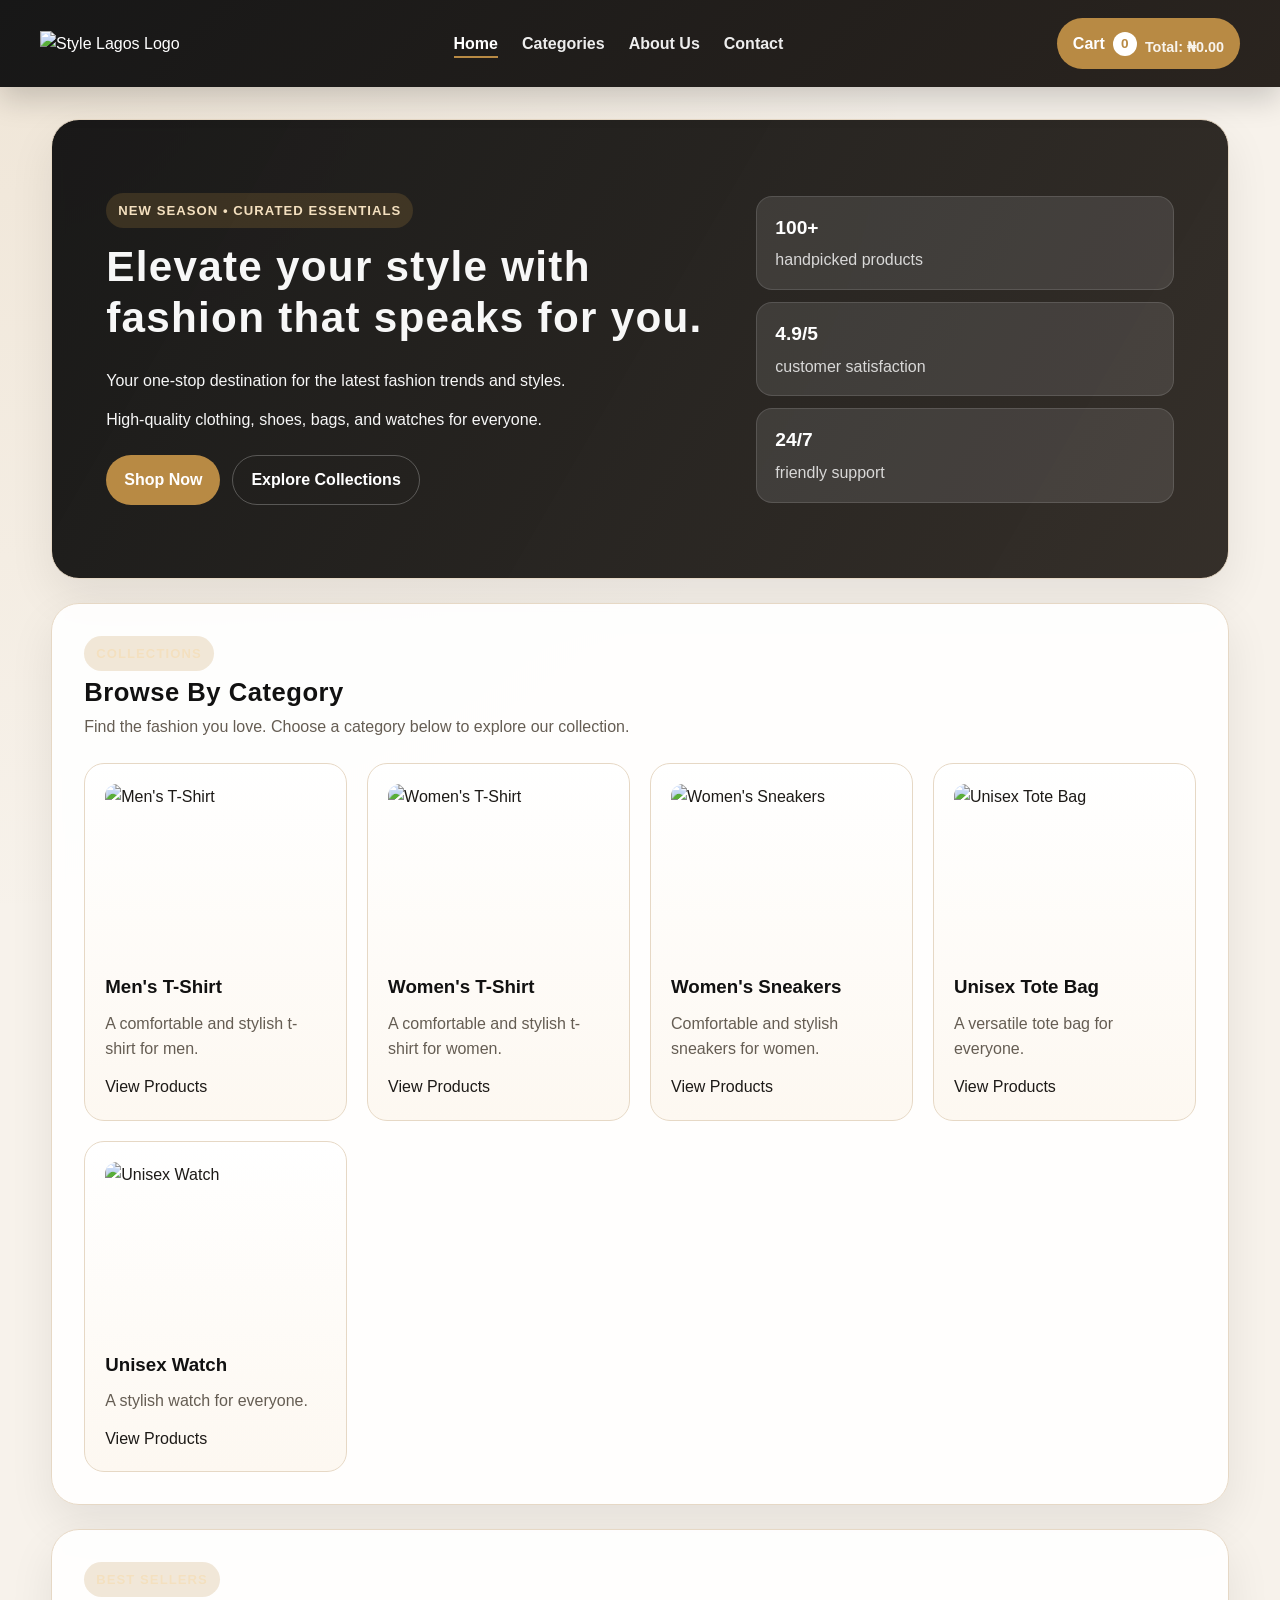
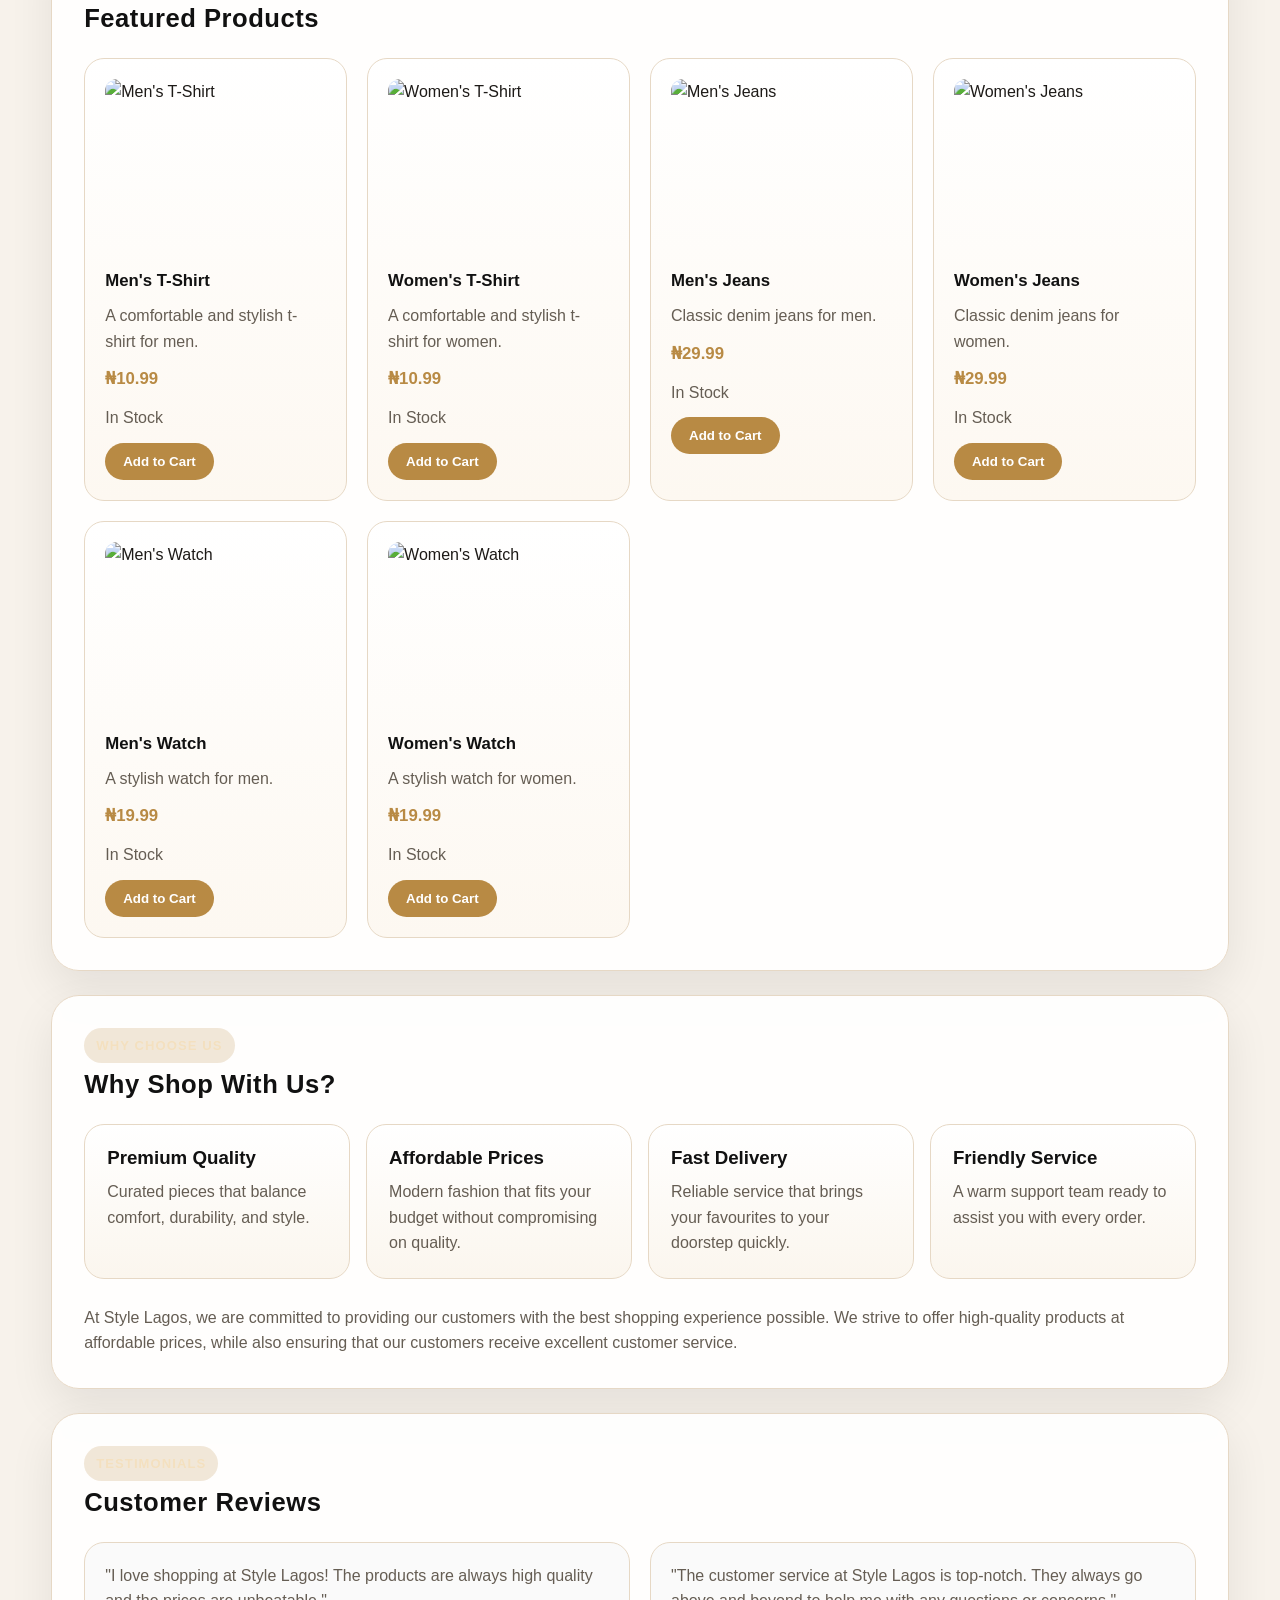
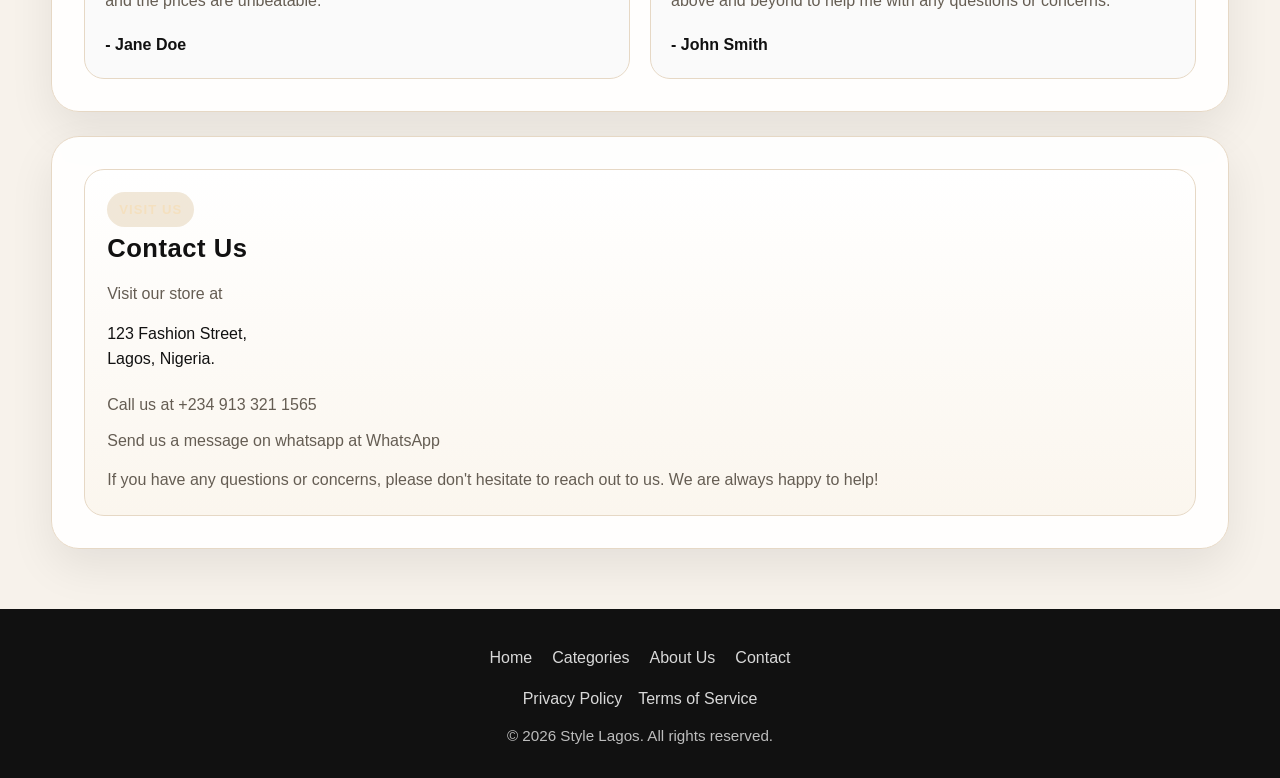
==== index.html @ aa0da780 "Removed the html folder directory, and resolved path issues in html files." ====
<!DOCTYPE html>
<html lang="en">
<head>
    <meta charset="UTF-8">
    <meta name="viewport" content="width=device-width, initial-scale=1.0">
    <meta
    name="description"
    content="Style Lagos offers quality fashion including clothing, shoes, bags, and wristwatches.">
    <title>Style Lagos</title>

    <link rel="stylesheet" href="css/style.css">
    <script type="module" src="javascript/ui.js"></script>
    <script type="module" src="javascript/cart.js"></script>
</head>
<body>
    <header>
        <div class="logo">
            <img src="logo.png" alt="Style Lagos Logo">
        </div>

        <nav class="navigation">
            <ul>
                <li><a href="index.html" aria-current="page">Home</a></li>
                <li><a href="categories.html">Categories</a></li>
                <li><a href="#">About Us</a></li>
                <li><a href="#">Contact</a></li>
            </ul>
        </nav>

        <!-- Link to Cart -->
        <div class="cart">
            <a href="cart.html">
                Cart <span class="cart-count" aria-live="polite">0</span>

                <div class="total" aria-live="polite">
                    <span class="total-label">Total: </span>
                    <span class="total-amount">0.00</span>
                </div>
            </a>
        </div>
    </header>

    <main>
        <section class="hero">
            <div class="hero-content">
                <span class="hero-badge">New season • curated essentials</span>
                <h1>Elevate your style with fashion that speaks for you.</h1>
                <p>Your one-stop destination for the latest fashion trends and styles.</p>
                <p>High-quality clothing, shoes, bags, and watches for everyone.</p>
                <div class="hero-actions">
                    <a href="categories.html" class="shop-now">Shop Now</a>
                    <a href="#categories" class="secondary-link">Explore Collections</a>
                </div>
            </div>

            <div class="hero-panel" aria-label="Store highlights">
                <div class="hero-stat">
                    <strong>100+</strong>
                    <span>handpicked products</span>
                </div>
                <div class="hero-stat">
                    <strong>4.9/5</strong>
                    <span>customer satisfaction</span>
                </div>
                <div class="hero-stat">
                    <strong>24/7</strong>
                    <span>friendly support</span>
                </div>
            </div>
        </section>

        <section class="categories" id="categories">
            <div class="section-heading">
                <span class="eyebrow">Collections</span>
                <h2>Browse By Category</h2>
                <p>Find the fashion you love. Choose a category below to explore our collection.</p>
            </div>

            <div class="category-grid">
                <!-- JavaScript adds category cards here -->
            </div>
        </section>

        <section class="featured-products">
            <div class="section-heading">
                <span class="eyebrow">Best sellers</span>
                <h2>Featured Products</h2>
            </div>
            <div class="product-grid">
                <!-- JavaScript adds products here -->
            </div>
        </section>

        <section class="purpose">
            <div class="section-heading">
                <span class="eyebrow">Why choose us</span>
                <h2>Why Shop With Us?</h2>
            </div>

            <div class="benefit-grid">
                <article class="benefit-card">
                    <h3>Premium Quality</h3>
                    <p>Curated pieces that balance comfort, durability, and style.</p>
                </article>
                <article class="benefit-card">
                    <h3>Affordable Prices</h3>
                    <p>Modern fashion that fits your budget without compromising on quality.</p>
                </article>
                <article class="benefit-card">
                    <h3>Fast Delivery</h3>
                    <p>Reliable service that brings your favourites to your doorstep quickly.</p>
                </article>
                <article class="benefit-card">
                    <h3>Friendly Service</h3>
                    <p>A warm support team ready to assist you with every order.</p>
                </article>
            </div>

            <p class="purpose-summary">At Style Lagos, we are committed to providing our customers with the best shopping experience possible. We strive to offer high-quality products at affordable prices, while also ensuring that our customers receive excellent customer service.</p>
        </section>

        <section class="reviews">
            <div class="section-heading">
                <span class="eyebrow">Testimonials</span>
                <h2>Customer Reviews</h2>
            </div>

            <div class="review-grid">
                <article class="review">
                    <p>"I love shopping at Style Lagos! The products are always high quality and the prices are unbeatable."</p>
                    <p class="reviewer">- Jane Doe</p>
                </article>

                <article class="review">
                    <p>"The customer service at Style Lagos is top-notch. They always go above and beyond to help me with any questions or concerns."</p>
                    <p class="reviewer">- John Smith</p>
                </article>
            </div>
        </section>

        <section class="contact">
            <div class="contact-card">
                <div class="section-heading">
                    <span class="eyebrow">Visit us</span>
                    <h2>Contact Us</h2>
                </div>
                <p>Visit our store at</p>
                <address>
                    123 Fashion Street, <br>
                    Lagos, Nigeria.
                </address>

                <ul class="contact-list">
                    <li>Call us at <a href="tel:+2349133211565">+234 913 321 1565</a></li>
                    <li>Send us a message on whatsapp at <a href="https://wa.me/2349133211565" target="_blank">WhatsApp</a></li>
                </ul>

                <p>If you have any questions or concerns, please don't hesitate to reach out to us. We are always happy to help!</p>
            </div>
        </section>
    </main>

    <!-- footer section -->
    <footer>
        <nav class="footer-navigation">
            <ul>
                <li><a href="index.html">Home</a></li>
                <li><a href="categories.html">Categories</a></li>
                <li><a href="#">About Us</a></li>
                <li><a href="#">Contact</a></li>
            </ul>
        </nav>

        <div class="footer-links">
            <a href="#">Privacy Policy</a>
            <a href="#">Terms of Service</a>
        </div>

        <p>&copy; 2026 Style Lagos. All rights reserved.</p>
    </footer>
</body>
</html>
---- css/style.css ----
/* ==========================
   RESET
========================== */

* {
    margin: 0;
    padding: 0;
    box-sizing: border-box;
}

/* ==========================
   GLOBAL STYLES
========================== */

:root {
    --primary-color: #111111;
    --accent-color: #b88a44;
    --accent-hover: #8f672f;
    --surface-color: #ffffff;
    --background-color: #f7f2eb;
    --text-color: #1d1a17;
    --muted-color: #655d53;
    --border-color: #e6d8c5;
    --shadow: 0 18px 45px rgba(17, 17, 17, 0.08);
}

body {
    font-family: "Segoe UI", Arial, Helvetica, sans-serif;
    line-height: 1.6;
    background:
        radial-gradient(circle at top left, rgba(184, 138, 68, 0.12), transparent 22%),
        var(--background-color);
    color: var(--text-color);
}

img {
    max-width: 100%;
    display: block;
}

a {
    text-decoration: none;
    color: inherit;
}

ul {
    list-style: none;
}

button {
    cursor: pointer;
    border: none;
}

header {
    background: linear-gradient(135deg, #171717 0%, #2a241f 100%);
    color: var(--surface-color);
    padding: 18px 40px;
    display: flex;
    justify-content: space-between;
    align-items: center;
    box-shadow: 0 12px 30px rgba(0, 0, 0, 0.18);
    position: sticky;
    top: 0;
    z-index: 1000;
}

.logo img {
    width: 140px;
    height: auto;
    object-fit: contain;
}

.navigation ul {
    display: flex;
    align-items: center;
    gap: 24px;
}

.navigation a {
    color: rgba(255, 255, 255, 0.92);
    font-weight: 600;
    padding-bottom: 4px;
    transition: color 0.2s ease, border-color 0.2s ease;
}

.navigation a:hover,
.navigation a[aria-current="page"] {
    color: #fff;
    border-bottom: 2px solid var(--accent-color);
}

.cart {
    text-align: right;
}

.cart > a {
    display: inline-flex;
    align-items: center;
    gap: 8px;
    background: var(--accent-color);
    color: var(--surface-color);
    padding: 10px 16px;
    border-radius: 999px;
    font-weight: 700;
    transition: background 0.2s ease;
}

.cart > a:hover {
    background: var(--accent-hover);
}

.cart-count {
    display: inline-grid;
    place-items: center;
    width: 24px;
    height: 24px;
    border-radius: 50%;
    background: var(--surface-color);
    color: var(--accent-color);
    font-size: 0.85rem;
    font-weight: 700;
}

.total {
    margin-top: 8px;
    font-size: 0.9rem;
    color: rgba(255, 255, 255, 0.9);
}

main {
    width: min(1200px, 92%);
    margin: 32px auto 60px;
    display: flex;
    flex-direction: column;
    gap: 24px;
}

main > section,
main > article,
main > form,
.products-page,
.categories-page,
.cart-page,
.checkout-page {
    background: rgba(255, 255, 255, 0.9);
    border: 1px solid var(--border-color);
    border-radius: 28px;
    padding: 32px;
    box-shadow: var(--shadow);
    backdrop-filter: blur(6px);
}

main h1,
main h2,
main h3 {
    color: var(--primary-color);
    line-height: 1.2;
}

main h1 {
    font-size: clamp(2rem, 3.3vw, 3rem);
    margin-bottom: 10px;
    letter-spacing: 0.03em;
}

main h2 {
    font-size: clamp(1.3rem, 2vw, 1.8rem);
    margin-bottom: 10px;
    letter-spacing: 0.02em;
}

main p,
main li,
main label,
main address {
    color: var(--muted-color);
}

.hero {
    background:
        linear-gradient(120deg, rgba(16, 16, 16, 0.96), rgba(42, 36, 31, 0.95)),
        url("../images/watches/watch-2.jpg") center/cover;
    color: #f7f7f7;
    padding: 54px;
    display: grid;
    grid-template-columns: 1.2fr 0.8fr;
    gap: 24px;
    align-items: center;
    min-height: 460px;
}

.hero h1,
.hero p {
    color: inherit;
}

.hero-content {
    display: flex;
    flex-direction: column;
    gap: 14px;
}

.hero-badge,
.eyebrow {
    display: inline-flex;
    width: fit-content;
    padding: 7px 12px;
    border-radius: 999px;
    background: rgba(184, 138, 68, 0.2);
    color: #f4e0bf;
    font-size: 0.82rem;
    font-weight: 700;
    letter-spacing: 0.08em;
    text-transform: uppercase;
}

.hero-actions {
    display: flex;
    flex-wrap: wrap;
    gap: 12px;
    margin-top: 8px;
}

.secondary-link {
    display: inline-flex;
    align-items: center;
    justify-content: center;
    padding: 11px 18px;
    border-radius: 999px;
    color: #fff;
    border: 1px solid rgba(255, 255, 255, 0.25);
    font-weight: 700;
}

.hero-panel {
    display: grid;
    gap: 12px;
}

.hero-stat {
    background: rgba(255, 255, 255, 0.1);
    border: 1px solid rgba(255, 255, 255, 0.12);
    border-radius: 16px;
    padding: 16px 18px;
    display: flex;
    flex-direction: column;
    gap: 4px;
}

.hero-stat strong {
    font-size: 1.2rem;
    color: #fff;
}

.hero-stat span {
    color: rgba(255, 255, 255, 0.8);
}

.section-heading {
    display: flex;
    flex-direction: column;
    gap: 6px;
    margin-bottom: 4px;
}

.section-heading h2 {
    margin-bottom: 0;
}

.section-heading p {
    color: var(--muted-color);
}

.hero .shop-now,
.add-btn,
.remove-btn,
.checkout-form button {
    display: inline-flex;
    align-items: center;
    justify-content: center;
    width: fit-content;
    background: var(--accent-color);
    color: var(--surface-color);
    padding: 11px 18px;
    border-radius: 999px;
    font-weight: 700;
    transition: transform 0.2s ease, background 0.2s ease;
}

.hero .shop-now:hover,
.add-btn:hover,
.remove-btn:hover,
.checkout-form button:hover {
    background: var(--accent-hover);
    transform: translateY(-2px);
}

.categories,
.featured-products,
.purpose,
.reviews,
.contact,
.products-page,
.categories-page,
.cart-page,
.checkout-page {
    display: flex;
    flex-direction: column;
    gap: 20px;
}

.product-grid,
.category-grid,
.review-grid {
    display: grid;
    grid-template-columns: repeat(auto-fit, minmax(240px, 1fr));
    gap: 20px;
}

.product,
.review,
.category-card {
    background: linear-gradient(180deg, #ffffff, #fdf8f1);
    border: 1px solid var(--border-color);
    border-radius: 20px;
    padding: 20px;
    display: flex;
    flex-direction: column;
    gap: 12px;
    transition: transform 0.2s ease, box-shadow 0.2s ease;
}

.product:hover,
.review:hover,
.category-card:hover {
    transform: translateY(-4px);
    box-shadow: 0 16px 32px rgba(0, 0, 0, 0.08);
}

.product img,
.category-card img {
    width: 100%;
    height: 180px;
    object-fit: cover;
    border-radius: 12px;
}

.product-name,
.category-card h2,
.category-card h3 {
    font-size: 1.05rem;
    color: var(--primary-color);
}

.page-intro {
    display: flex;
    flex-direction: column;
    gap: 8px;
    margin-bottom: 6px;
}

.page-intro p {
    max-width: 700px;
    color: var(--muted-color);
}

.empty-state {
    grid-column: 1 / -1;
    background: linear-gradient(180deg, #fffdf9, #f8efe3);
    border: 1px dashed var(--border-color);
    border-radius: 20px;
    padding: 28px;
    text-align: center;
    display: flex;
    flex-direction: column;
    gap: 8px;
}

.empty-state h2 {
    color: var(--primary-color);
}

.price {
    font-weight: 700;
    color: var(--accent-color);
    font-size: 1.05rem;
}

.purpose ul,
.contact-list {
    display: grid;
    gap: 10px;
    margin-top: 6px;
}

.purpose li::before {
    content: "•";
    color: var(--accent-color);
    margin-right: 8px;
}

.review {
    background: #fafafa;
}

.reviewer {
    font-weight: 700;
    color: var(--primary-color);
    margin-top: 6px;
}

.benefit-grid {
    display: grid;
    grid-template-columns: repeat(auto-fit, minmax(200px, 1fr));
    gap: 16px;
}

.benefit-card,
.contact-card {
    background: linear-gradient(180deg, #ffffff, #fbf6ee);
    border: 1px solid var(--border-color);
    border-radius: 20px;
    padding: 22px;
    display: flex;
    flex-direction: column;
    gap: 10px;
}

.benefit-card h3 {
    color: var(--primary-color);
}

.purpose-summary {
    margin-top: 6px;
    color: var(--muted-color);
}

.contact-card {
    gap: 14px;
}

.contact-card address {
    font-style: normal;
    color: var(--primary-color);
}

.footer-links {
    display: flex;
    justify-content: center;
    flex-wrap: wrap;
    gap: 16px;
    margin-top: 12px;
}

.cart-content {
    display: grid;
    grid-template-columns: 2fr 1fr;
    gap: 24px;
    align-items: start;
}

.cart-grid {
    display: grid;
    gap: 16px;
}

.order-summary {
    background: linear-gradient(180deg, #ffffff, #fbf6ee);
    border: 1px solid var(--border-color);
    border-radius: 20px;
    padding: 22px;
    display: flex;
    flex-direction: column;
    gap: 12px;
    box-shadow: 0 10px 24px rgba(17, 17, 17, 0.05);
}

.order-summary a {
    color: var(--accent-color);
    font-weight: 600;
}

.cart-page .empty-state {
    margin: 0;
    text-align: left;
}

.checkout-form {
    display: grid;
    gap: 20px;
}

.checkout-form fieldset {
    border: 1px solid var(--border-color);
    border-radius: 20px;
    padding: 22px;
    display: grid;
    gap: 14px;
    background: linear-gradient(180deg, #ffffff, #fcf8f0);
}

.checkout-form legend {
    padding: 0 8px;
    font-weight: 700;
    color: var(--primary-color);
}

.checkout-form .form-group {
    display: flex;
    flex-direction: column;
    gap: 8px;
}

.checkout-form label {
    display: block;
    font-weight: 600;
    color: var(--primary-color);
}

.checkout-form input {
    width: 100%;
    padding: 11px 12px;
    border: 1px solid var(--border-color);
    border-radius: 10px;
    font: inherit;
    background: #fff;
}

.checkout-form input:focus {
    outline: 2px solid rgba(184, 138, 68, 0.2);
    border-color: var(--accent-color);
}

.checkout-form .radio-group {
    display: flex;
    flex-wrap: wrap;
    gap: 16px;
    margin-top: 4px;
}

.checkout-form .radio-option {
    display: flex;
    align-items: center;
    gap: 8px;
}

.checkout-form input[type="radio"] {
    width: auto;
    margin: 0;
}

.checkout-form #pickup-location {
    background: #fff;
    border: 1px solid var(--border-color);
    border-radius: 16px;
    padding: 16px;
    display: grid;
    gap: 8px;
}

.checkout-form .order-items {
    display: grid;
    gap: 8px;
    padding-left: 18px;
}

.checkout-form .order-total {
    font-size: 1.05rem;
    color: var(--primary-color);
}

.confirm-purchase {
    display: flex;
    align-items: center;
    gap: 10px;
    padding: 6px 0;
}

.checkout-form button {
    margin-top: 4px;
}

footer {
    background: var(--primary-color);
    color: #f4f4f4;
    padding: 36px 40px 30px;
    margin-top: 60px;
    text-align: center;
}

.footer-navigation ul {
    display: flex;
    justify-content: center;
    flex-wrap: wrap;
    gap: 20px;
    margin-bottom: 16px;
}

footer a {
    color: #d9d9d9;
    transition: color 0.2s ease;
}

footer a:hover {
    color: var(--accent-color);
}

footer p {
    margin-top: 12px;
    color: #bdbdbd;
    font-size: 0.95rem;
}

@media (max-width: 768px) {
    header {
        flex-direction: column;
        gap: 16px;
        padding: 20px;
    }

    .navigation ul {
        flex-wrap: wrap;
        justify-content: center;
        gap: 12px 16px;
    }

    .cart {
        text-align: center;
    }

    main > section,
    main > article,
    main > form,
    .products-page,
    .categories-page,
    .cart-page,
    .checkout-page {
        padding: 24px;
    }

    .hero {
        padding: 32px 24px;
        grid-template-columns: 1fr;
    }

    .hero-actions {
        flex-direction: column;
        align-items: flex-start;
    }

    .cart-content {
        grid-template-columns: 1fr;
    }

    footer {
        padding: 28px 20px;
    }
}

/* ===========================
   Categories Page
=========================== */

.categories-page {
    max-width: 1200px;
    margin: 40px auto;
    padding: 0 20px;
}

.categories-page h1 {
    margin-bottom: 10px;
    text-align: center;
}

.categories-page > p {
    text-align: center;
    margin-bottom: 35px;
    color: #666;
}

/* Grid */

.categories-grid {
    display: grid;
    grid-template-columns: repeat(auto-fit, minmax(230px, 1fr));
    gap: 25px;
}

/* Category Card */

.category-card {
    background: #fff;
    border: 1px solid #ddd;
    border-radius: 10px;
    overflow: hidden;
    text-align: center;
    transition: 0.3s;
}

.category-card:hover {
    transform: translateY(-5px);
    box-shadow: 0 14px 32px rgba(17, 17, 17, 0.12);
}

.category-card img {
    width: 100%;
    height: 220px;
    object-fit: cover;
    border-radius: 16px;
}

.category-card h2,
.category-card h3 {
    margin: 8px 0 4px;
}

.category-card p {
    padding: 0;
    margin-bottom: 8px;
    color: var(--muted-color);
    line-height: 1.5;
}

.category-card a {
    display: inline-flex;
    align-items: center;
    justify-content: center;
    margin-top: 8px;
    background: var(--accent-color);
    color: white;
    padding: 10px 18px;
    border-radius: 999px;
    font-weight: 700;
}

.category-card a:hover {
    background: var(--accent-hover);
}

/* Empty Categories */

.empty-categories {
    display: none;
    max-width: 700px;
    margin: 60px auto;
    text-align: center;
    background: linear-gradient(180deg, #fffdf9, #f8efe3);
    border: 1px dashed var(--border-color);
    padding: 30px;
    border-radius: 20px;
}

.empty-categories h2 {
    color: var(--primary-color);
    margin-bottom: 15px;
}
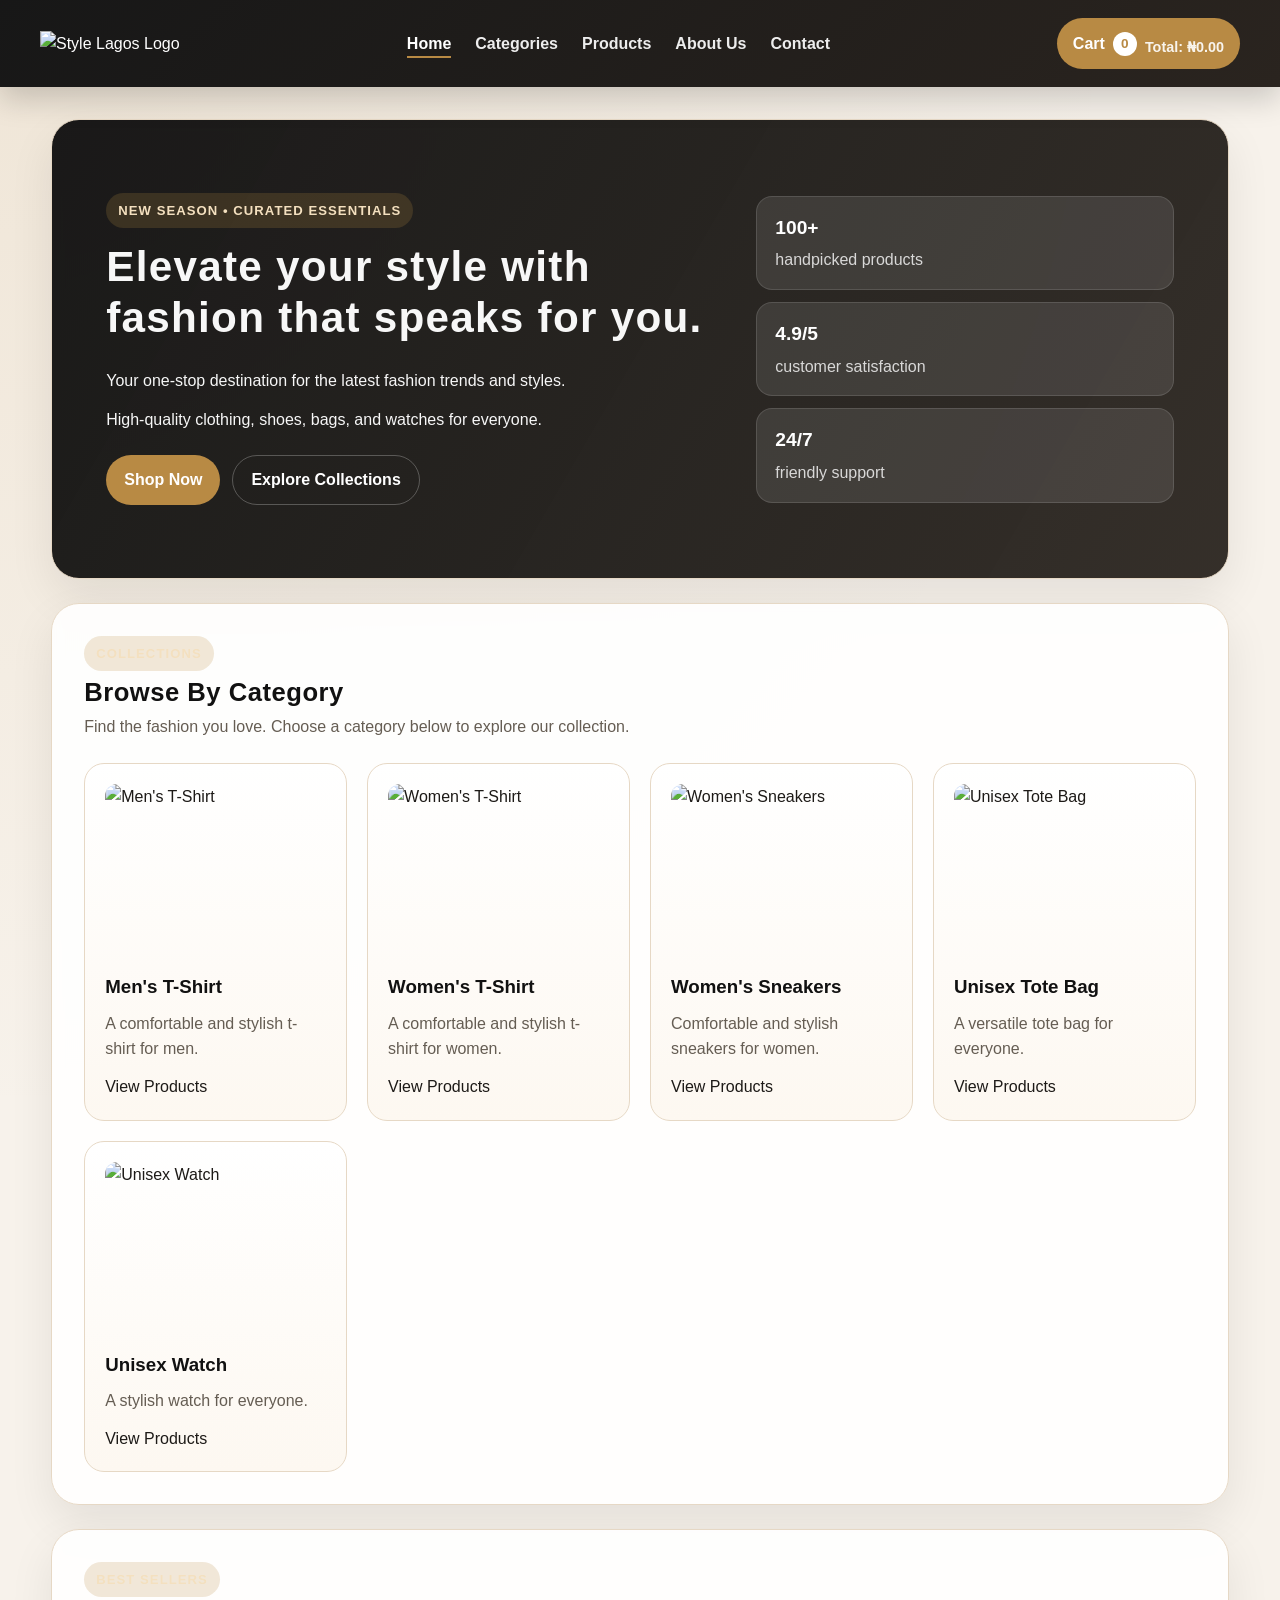
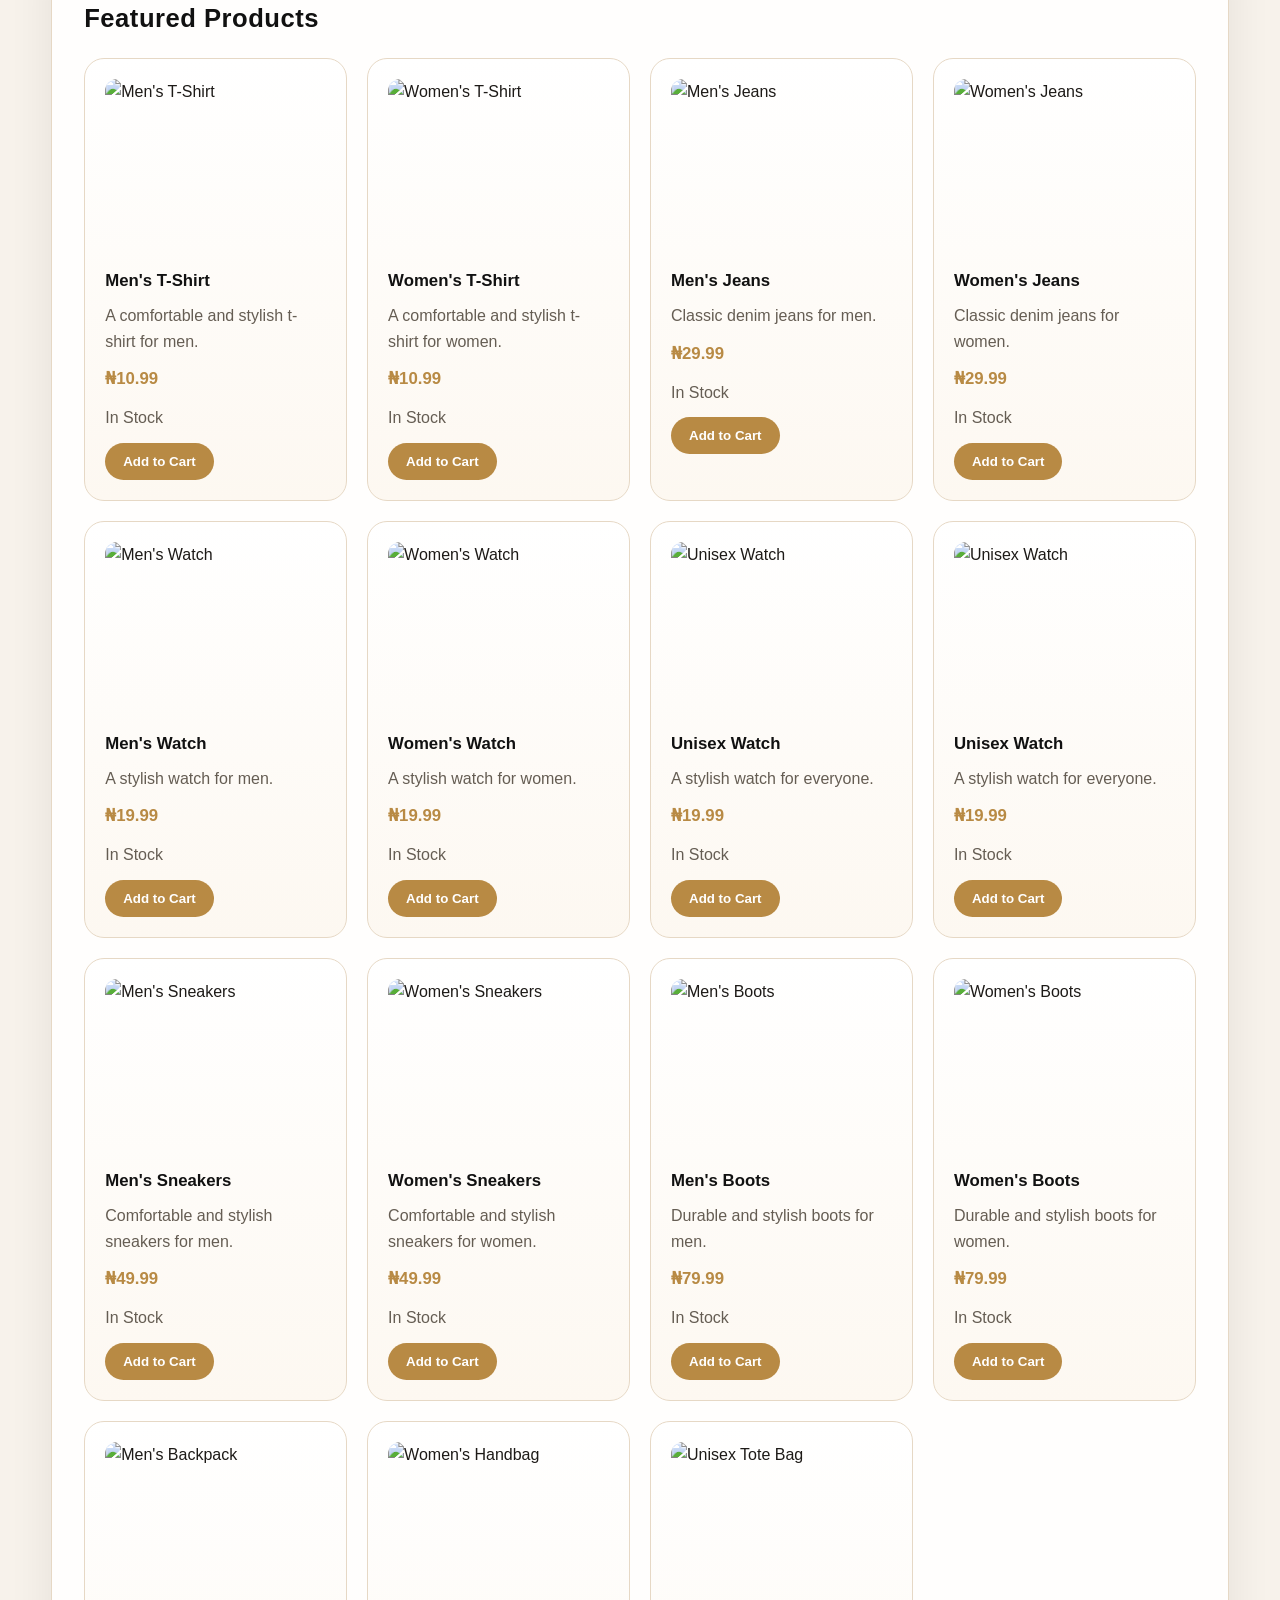
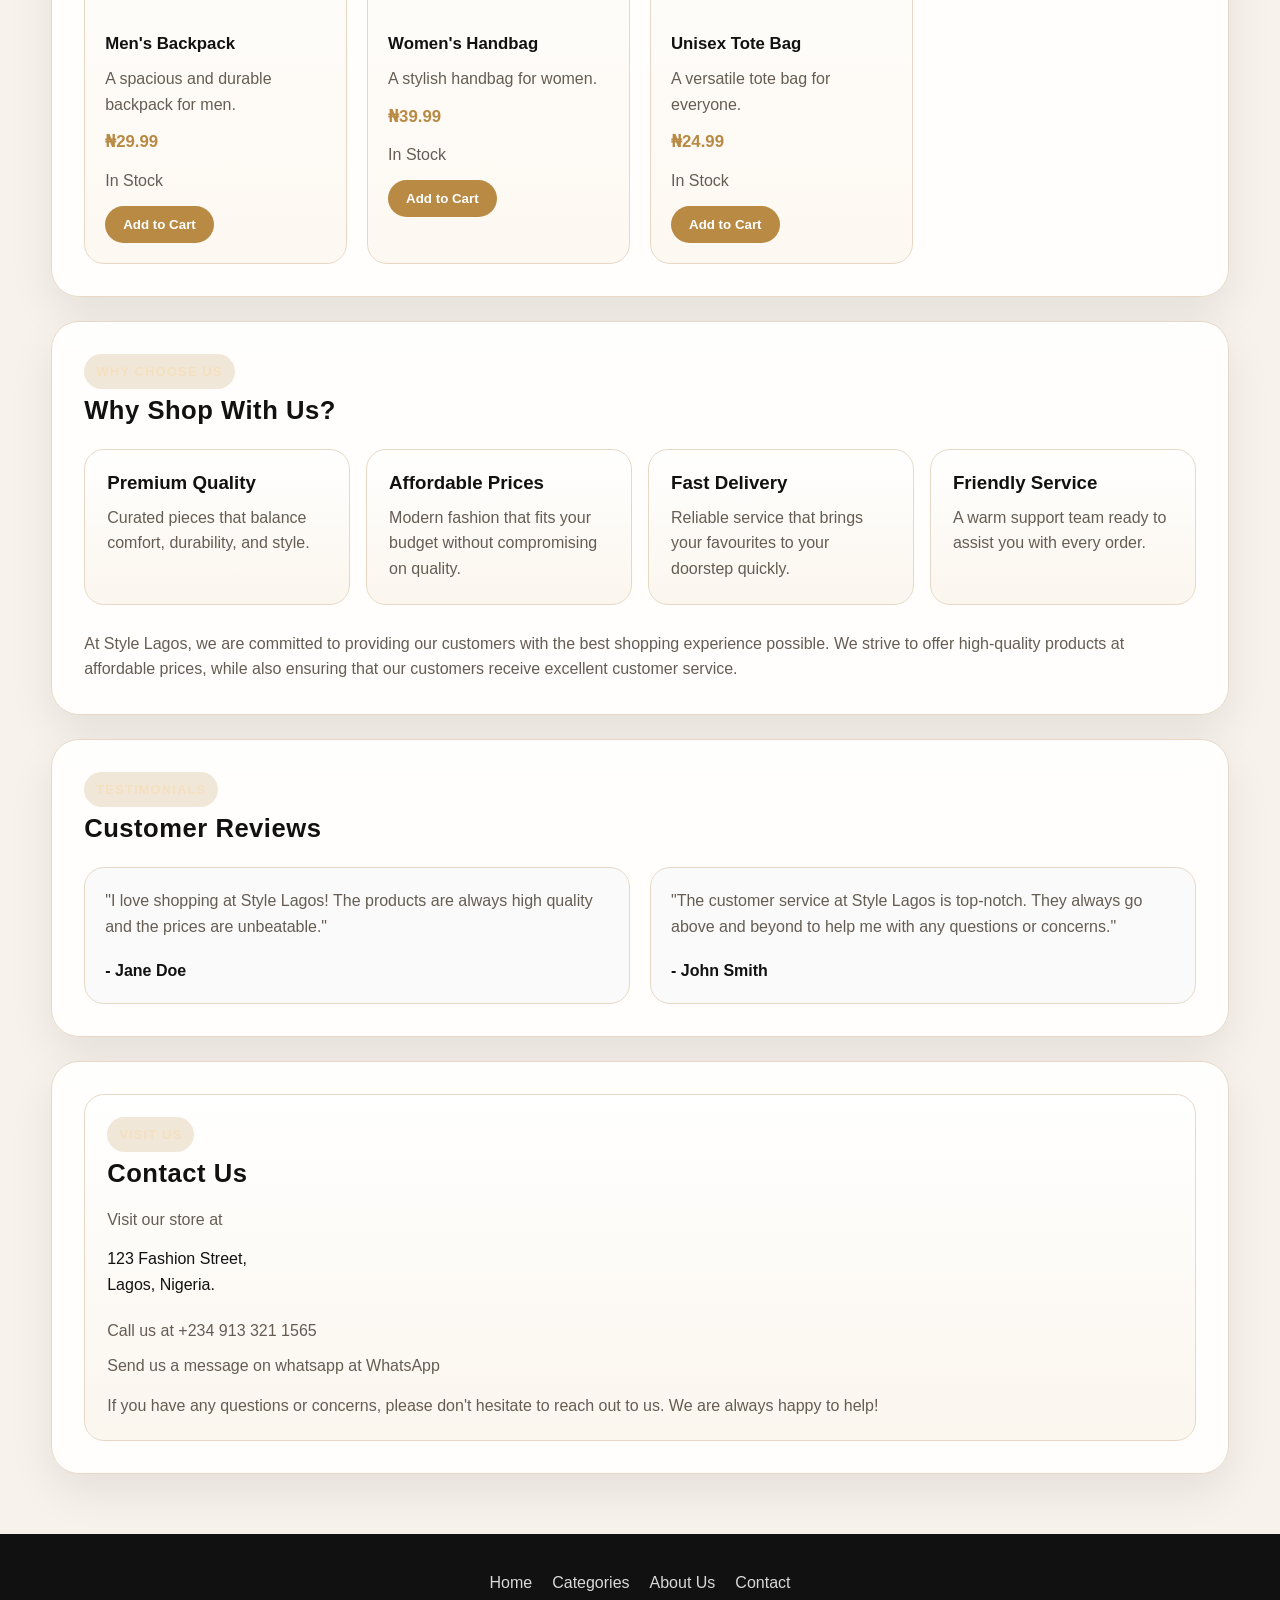
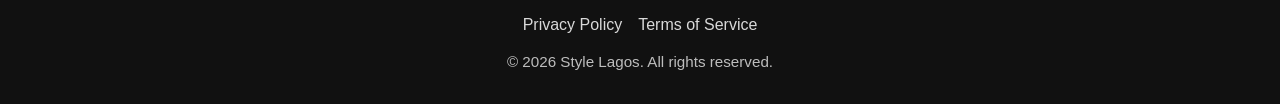
==== commit d91c8a8b: "Added the search and filter feature for products." ====
--- a/index.html
+++ b/index.html
@@ -22,6 +22,7 @@
             <ul>
                 <li><a href="index.html" aria-current="page">Home</a></li>
                 <li><a href="categories.html">Categories</a></li>
+                <li><a href="products.html">Products</a></li>
                 <li><a href="#">About Us</a></li>
                 <li><a href="#">Contact</a></li>
             </ul>
--- a/css/style.css
+++ b/css/style.css
@@ -170,6 +170,121 @@
     letter-spacing: 0.02em;
 }
 
+.search-box,
+.filter-section {
+    background: linear-gradient(135deg, #fffdf9 0%, #f7ebdc 100%);
+    border: 1px solid var(--border-color);
+    border-radius: 24px;
+    box-shadow: 0 18px 40px rgba(17, 17, 17, 0.06);
+    padding: 22px 24px;
+}
+
+.search-box {
+    display: flex;
+    align-items: center;
+    gap: 12px;
+    flex-wrap: wrap;
+}
+
+.search-box input[type="search"] {
+    flex: 1 1 260px;
+    min-width: 0;
+    border: 1px solid var(--border-color);
+    border-radius: 999px;
+    background: rgba(255, 255, 255, 0.95);
+    color: var(--primary-color);
+    padding: 13px 16px;
+    font: inherit;
+    box-shadow: inset 0 1px 2px rgba(17, 17, 17, 0.04);
+}
+
+.search-box input[type="search"]:focus {
+    outline: none;
+    border-color: var(--accent-color);
+    box-shadow: 0 0 0 4px rgba(184, 138, 68, 0.14);
+}
+
+.search-box button {
+    background: var(--accent-color);
+    color: var(--surface-color);
+    border-radius: 999px;
+    padding: 12px 18px;
+    font-weight: 700;
+    transition: transform 0.2s ease, background 0.2s ease;
+}
+
+.search-box button:hover {
+    background: var(--accent-hover);
+    transform: translateY(-1px);
+}
+
+.filter-section {
+    display: flex;
+    flex-direction: column;
+    gap: 16px;
+}
+
+.filter-section h2 {
+    margin-bottom: 0;
+}
+
+.filter-options {
+    display: grid;
+    grid-template-columns: repeat(auto-fit, minmax(220px, 1fr));
+    gap: 16px;
+    align-items: end;
+}
+
+.filter-group {
+    display: flex;
+    flex-direction: column;
+    gap: 8px;
+}
+
+.filter-group label {
+    font-weight: 700;
+    color: var(--primary-color);
+}
+
+.filter-group select {
+    border: 1px solid var(--border-color);
+    border-radius: 12px;
+    background: rgba(255, 255, 255, 0.95);
+    color: var(--text-color);
+    padding: 11px 12px;
+    font: inherit;
+}
+
+.filter-group select:focus {
+    outline: none;
+    border-color: var(--accent-color);
+    box-shadow: 0 0 0 4px rgba(184, 138, 68, 0.12);
+}
+
+.radio-options {
+    display: flex;
+    flex-wrap: wrap;
+    gap: 10px;
+}
+
+.radio-option {
+    display: inline-flex;
+    align-items: center;
+    gap: 7px;
+    border: 1px solid var(--border-color);
+    border-radius: 999px;
+    background: rgba(255, 255, 255, 0.95);
+    padding: 8px 12px;
+    color: var(--text-color);
+    font-weight: 600;
+}
+
+.radio-option input[type="radio"] {
+    accent-color: var(--accent-color);
+    width: auto;
+    margin: 0;
+}
+
 main p,
 main li,
 main label,
@@ -649,6 +764,15 @@
         align-items: flex-start;
     }
 
+    .search-box {
+        flex-direction: column;
+        align-items: stretch;
+    }
+
+    .search-box button {
+        width: 100%;
+    }
+
     .cart-content {
         grid-template-columns: 1fr;
     }
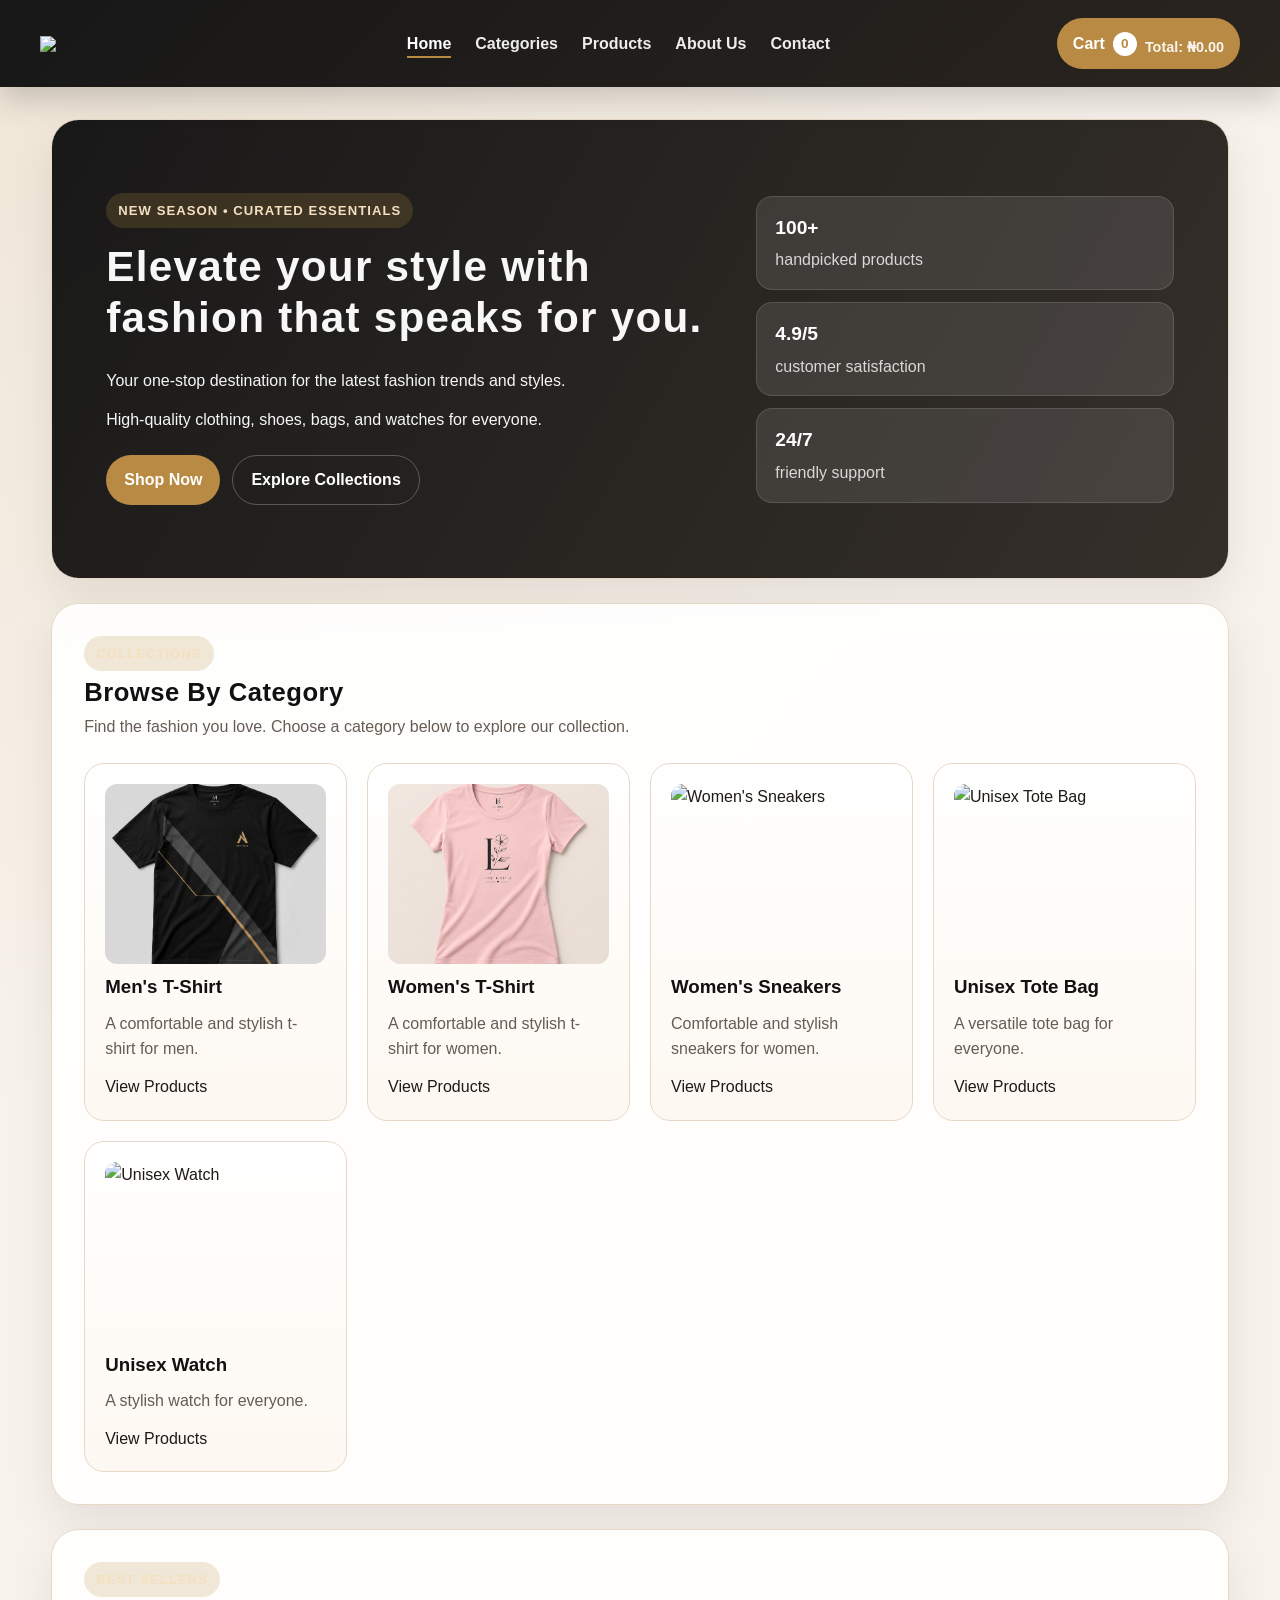
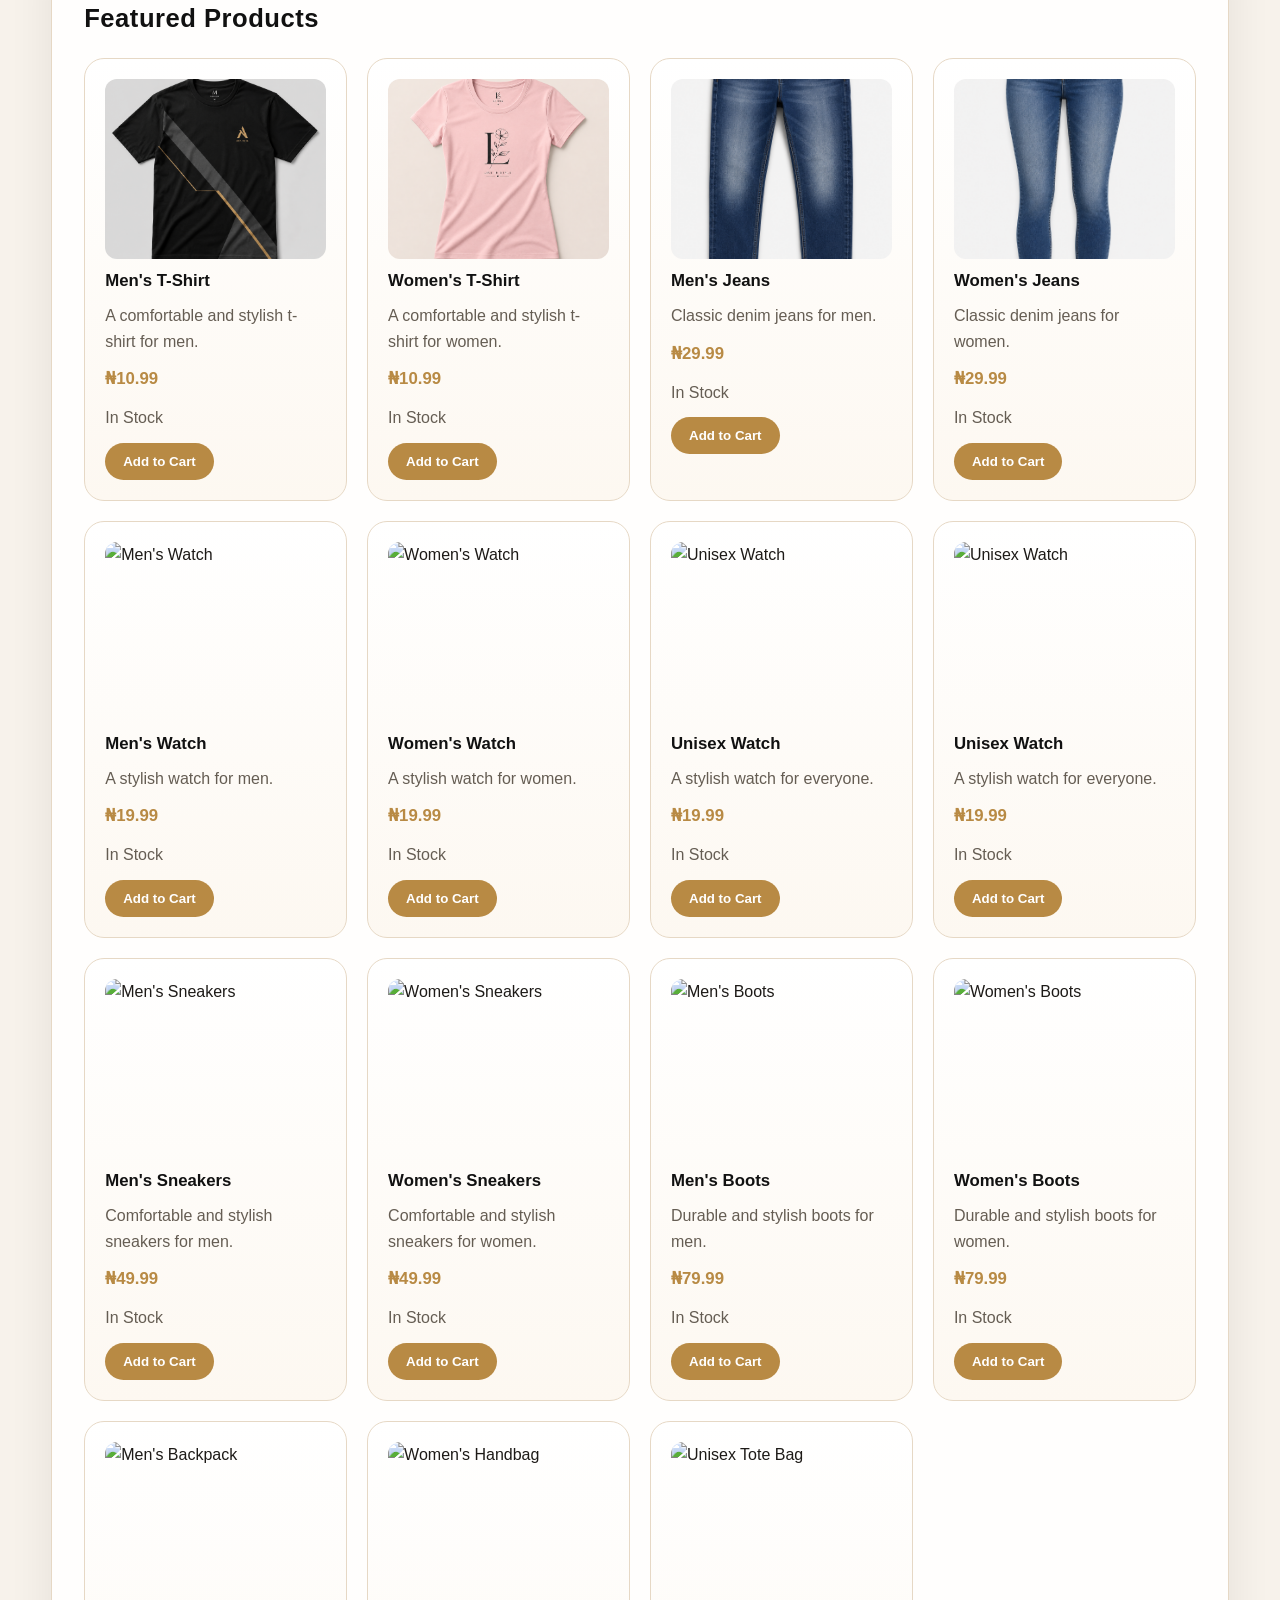
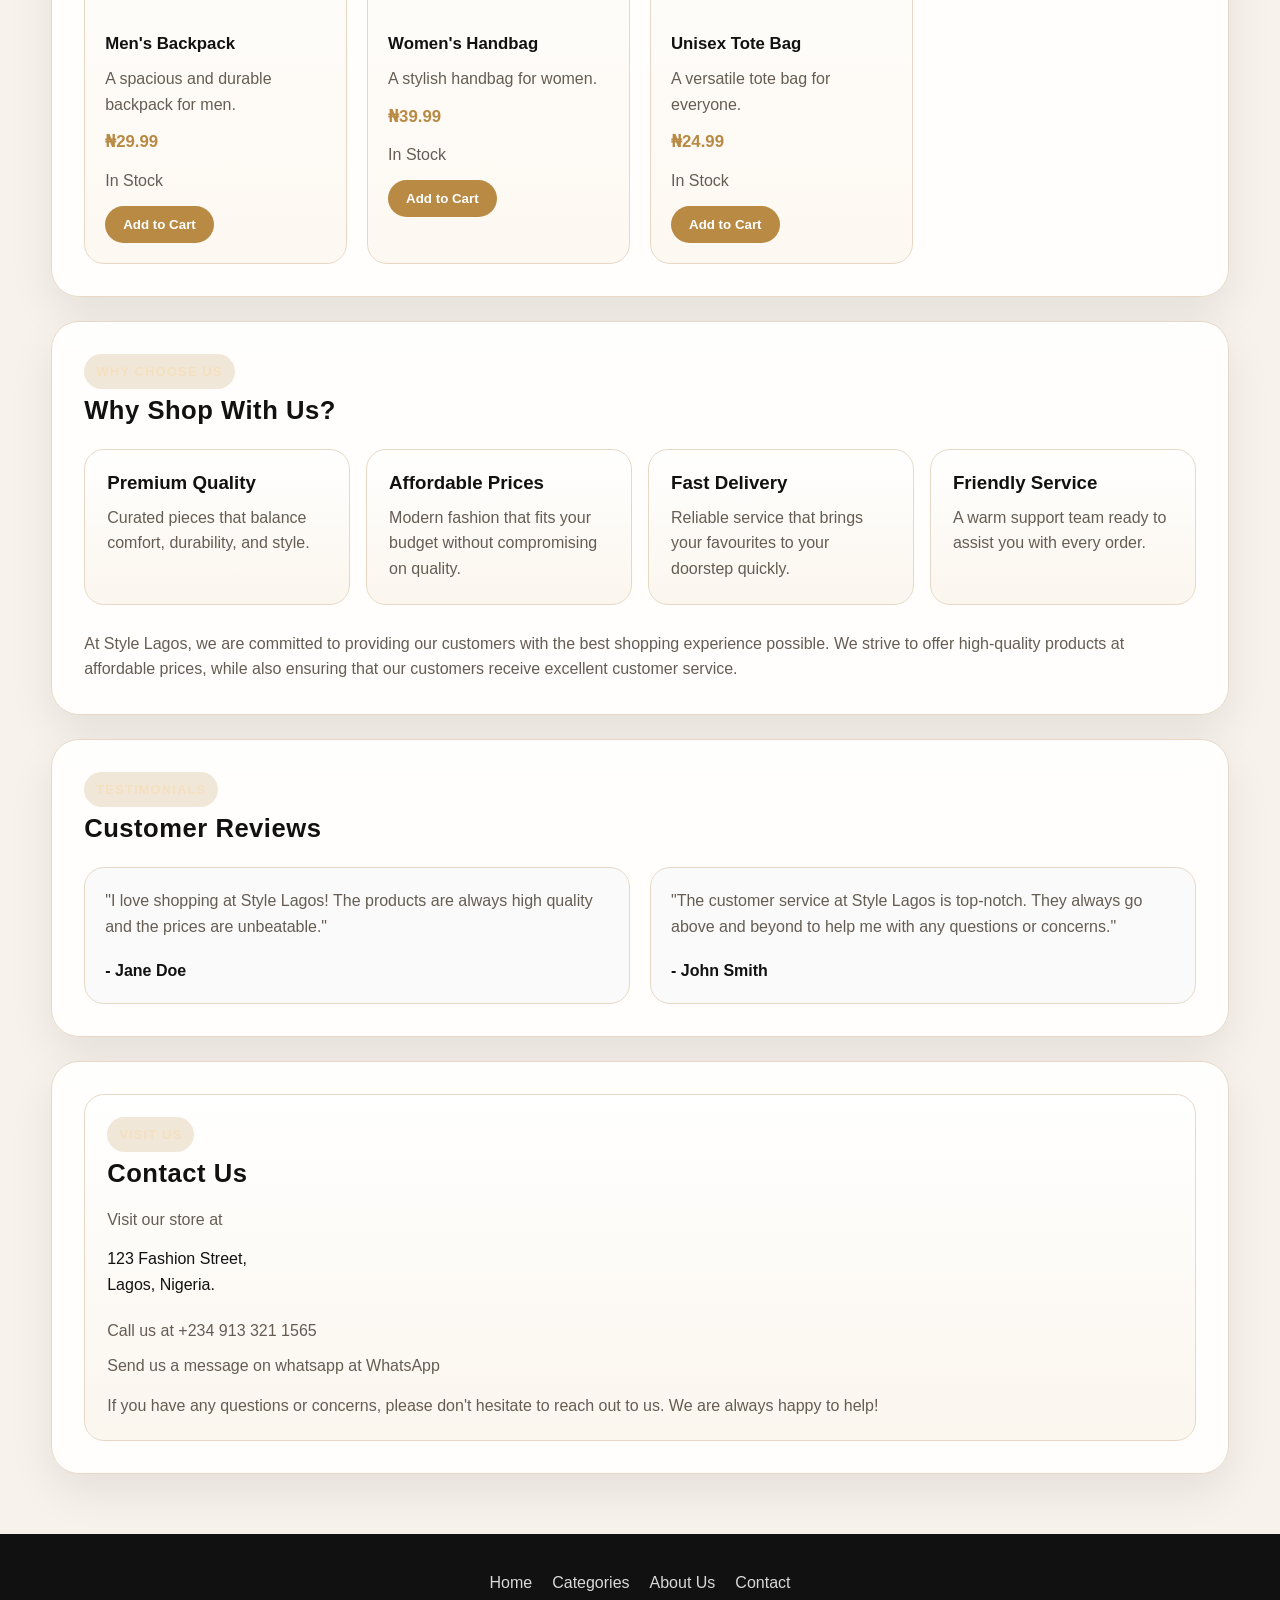
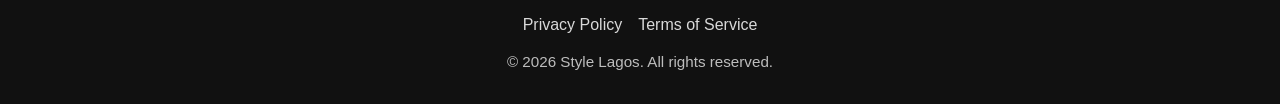
==== commit e90e2c80: "Added logo and clothing images." ====
--- a/index.html
+++ b/index.html
@@ -15,7 +15,7 @@
 <body>
     <header>
         <div class="logo">
-            <img src="logo.png" alt="Style Lagos Logo">
+            <img src="images/boutique_logo.png alt="Style Lagos Logo">
         </div>
 
         <nav class="navigation">
